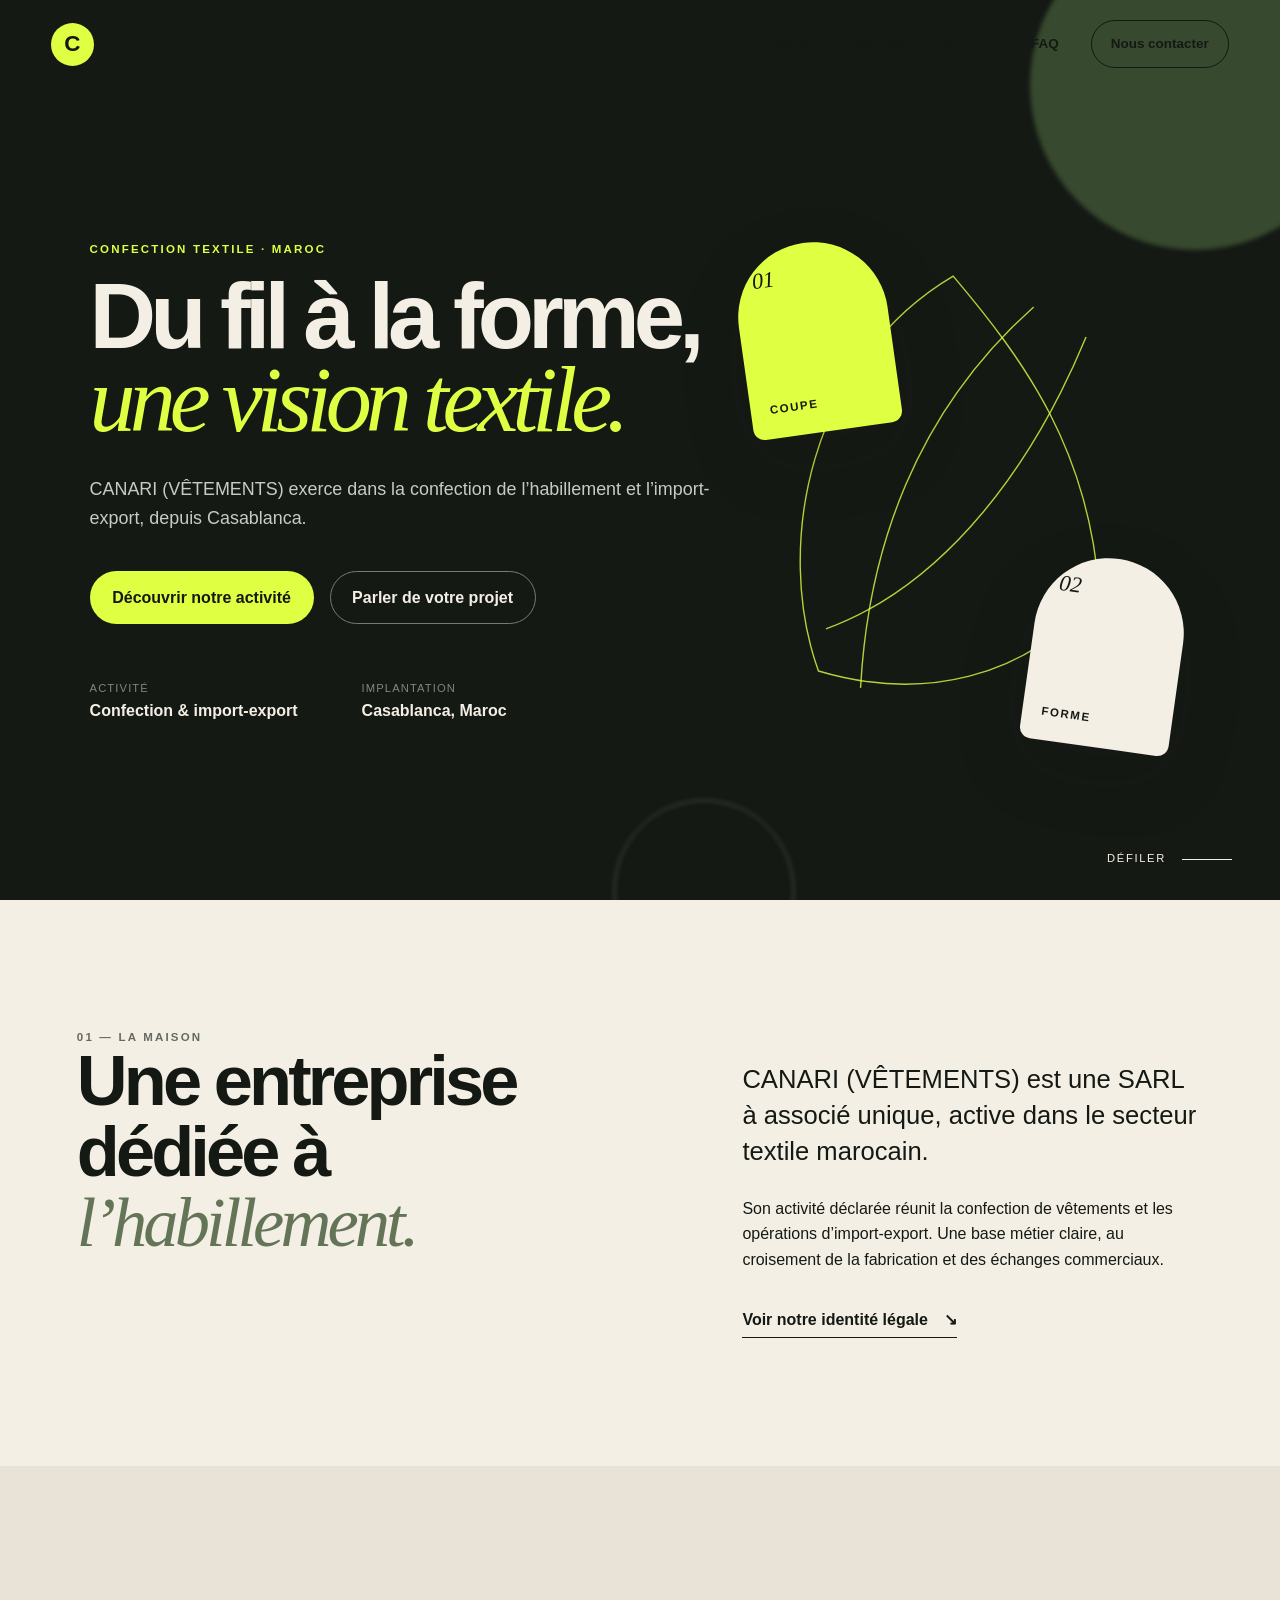
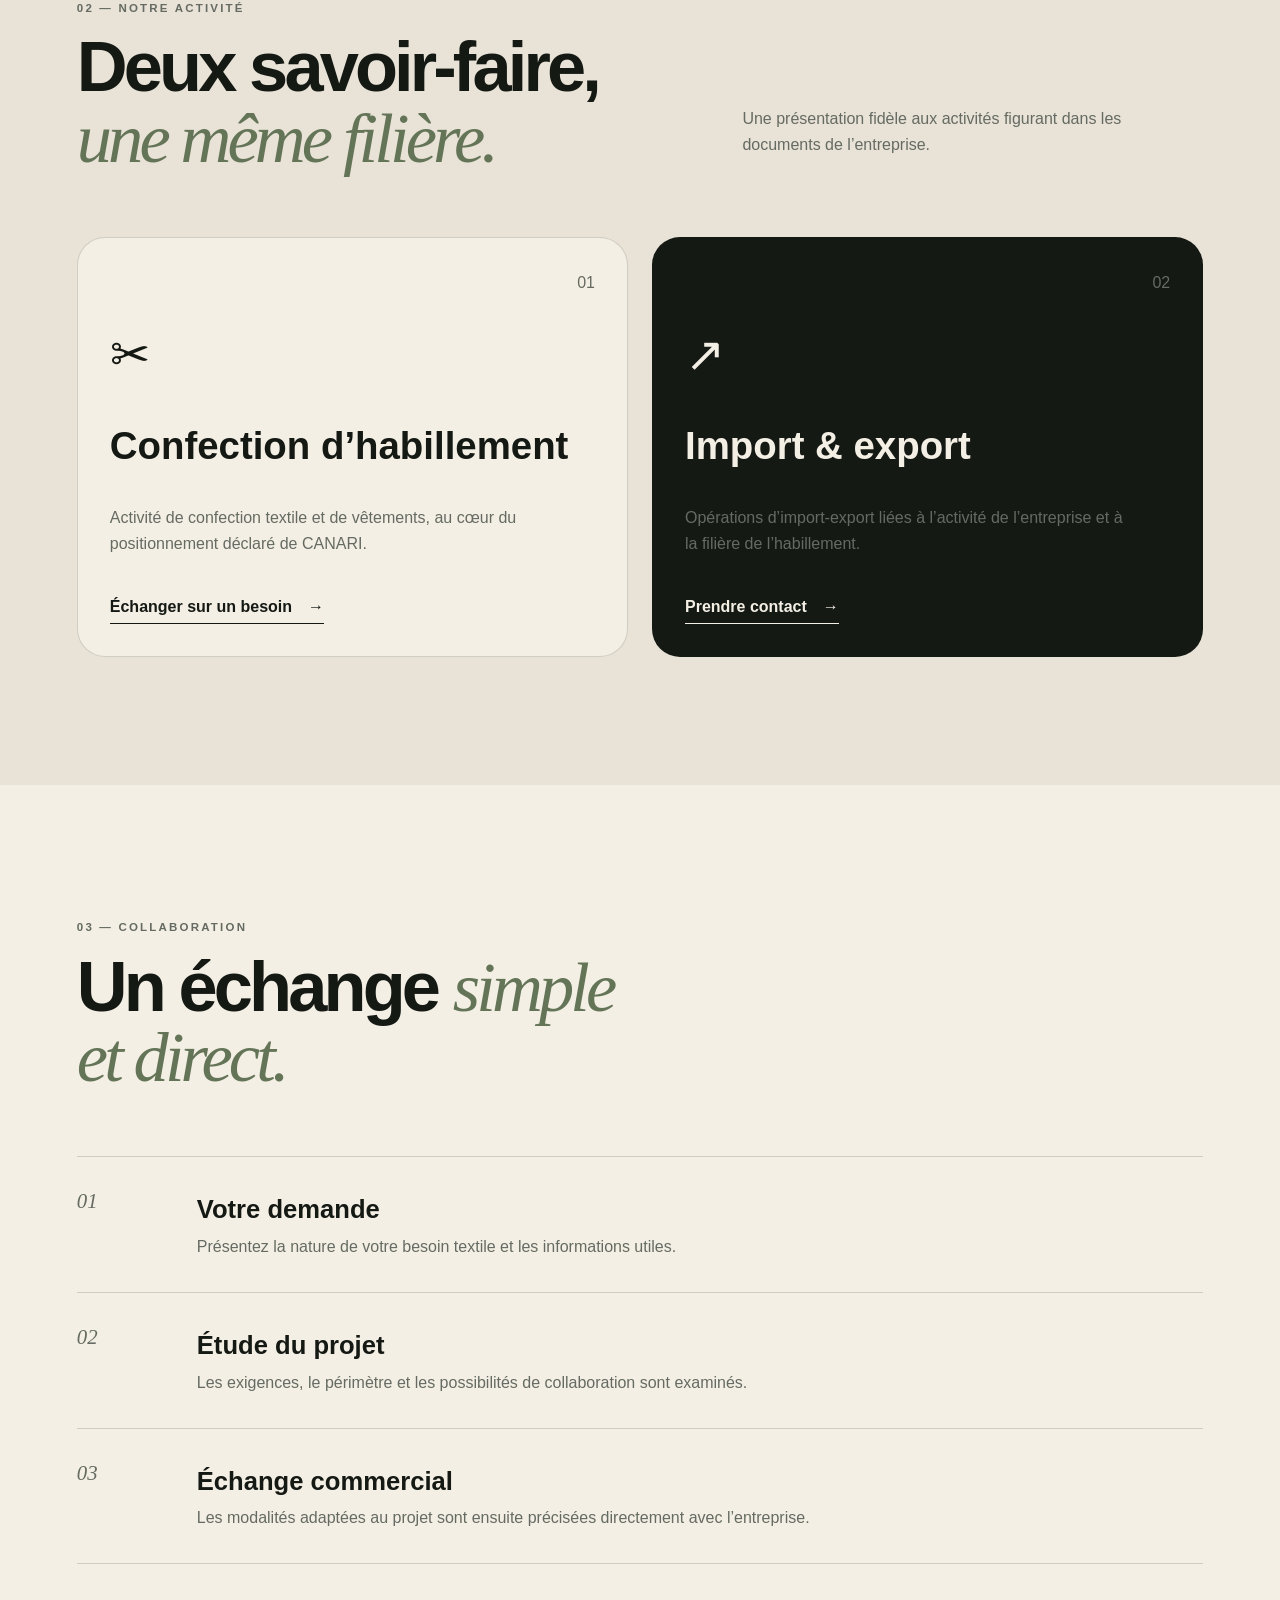
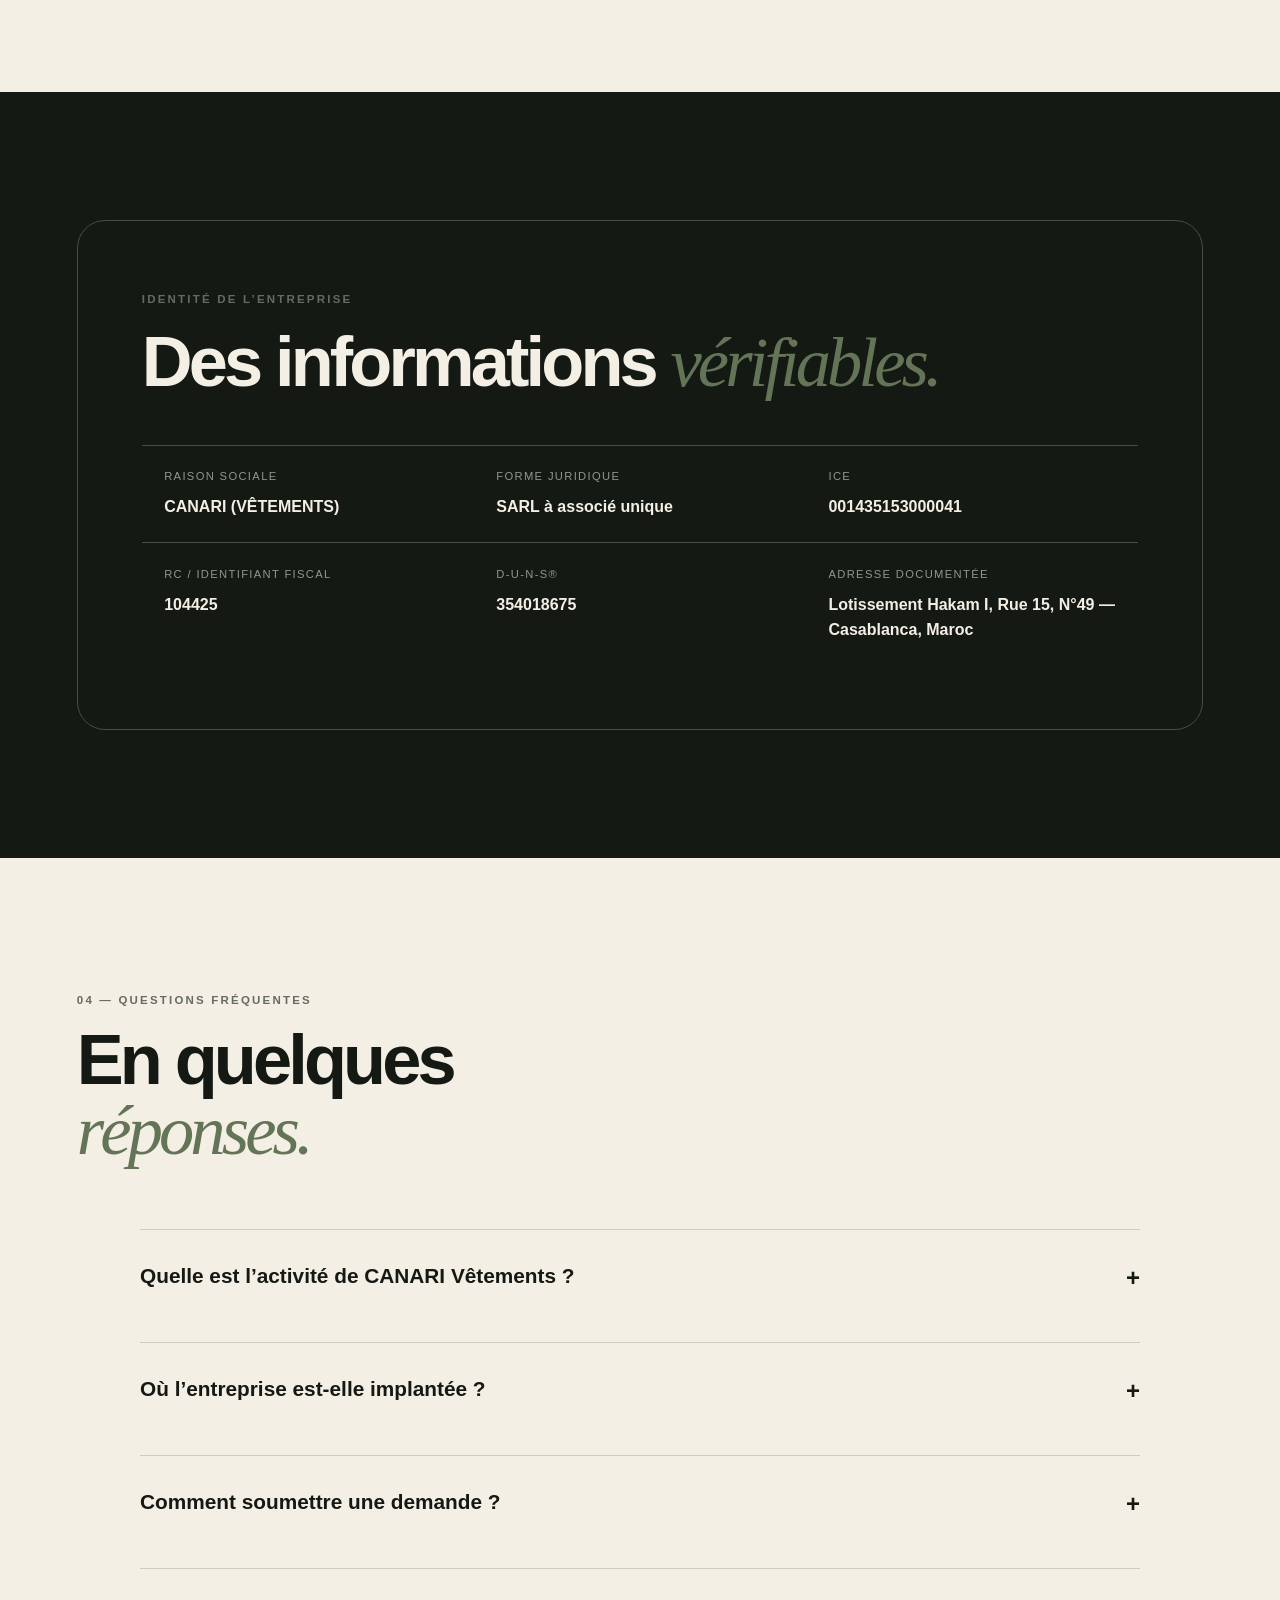
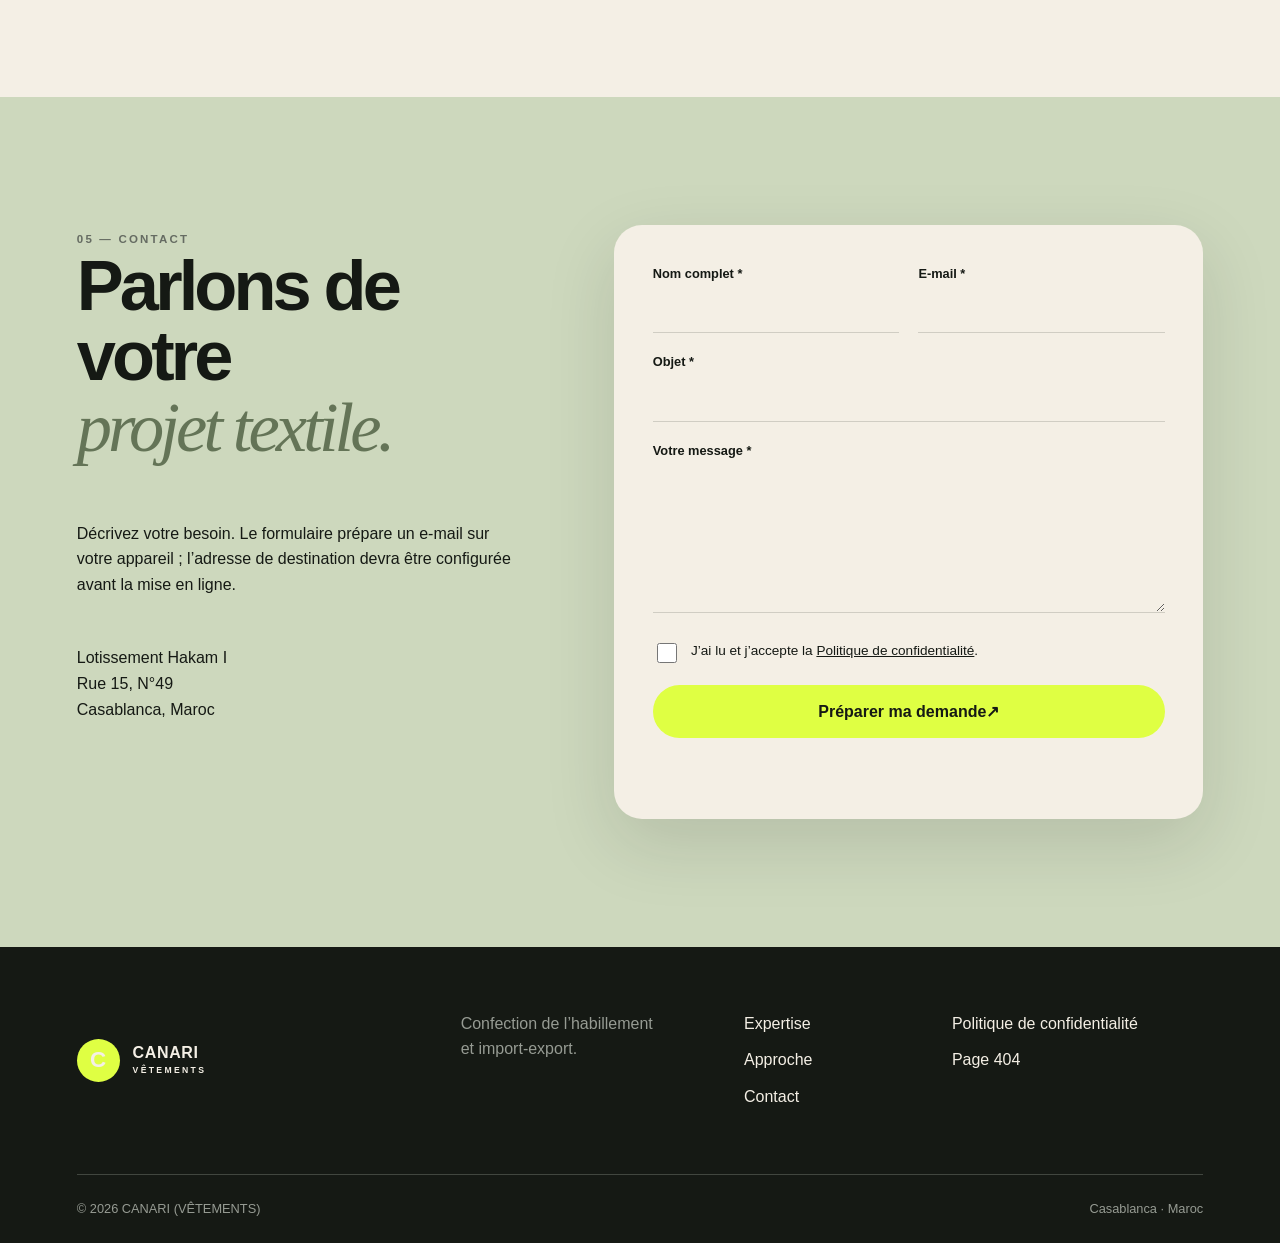
==== index.html @ 8becc11f "Add files via upload" ====
<!doctype html>
<html lang="fr">
<head>
  <meta charset="utf-8"><meta name="viewport" content="width=device-width,initial-scale=1">
  <title>CANARI Vêtements — Confection textile & import-export au Maroc</title>
  <meta name="description" content="CANARI Vêtements, société marocaine spécialisée dans la confection de vêtements et l’import-export textile.">
  <meta name="theme-color" content="#151914"><meta property="og:title" content="CANARI Vêtements"><meta property="og:description" content="Confection textile & import-export au Maroc."><meta property="og:type" content="website"><meta property="og:image" content="assets/images/social-preview.svg">
  <link rel="icon" href="assets/images/favicon.svg" type="image/svg+xml"><link rel="stylesheet" href="assets/css/style.css"><link rel="stylesheet" href="assets/css/animations.css"><link rel="stylesheet" href="assets/css/responsive.css"><script src="assets/js/main.js" defer></script><script src="assets/js/animations.js" defer></script>
</head>
<body>
<a class="skip" href="#contenu">Aller au contenu</a><div class="loader" aria-hidden="true"><span>CANARI</span></div>
<header class="header"><a class="brand" href="index.html" aria-label="CANARI, accueil"><span class="brand-mark">C</span><span>CANARI<small>VÊTEMENTS</small></span></a><button class="menu-btn" aria-expanded="false" aria-controls="nav"><span></span><span></span><span></span><span class="sr-only">Ouvrir le menu</span></button><nav id="nav" aria-label="Navigation principale"><a href="#maison">Accueil</a><a href="#expertise">Expertise</a><a href="#approche">Approche</a><a href="#faq">FAQ</a><a class="nav-cta" href="#contact">Nous contacter</a><a class="mobile-legal" href="privacy-policy.html">Confidentialité</a></nav></header>
<main id="contenu">
  <section class="hero" id="maison"><div class="orb orb-a"></div><div class="orb orb-b"></div><div class="hero-copy"><p class="eyebrow reveal">Confection textile · Maroc</p><h1 class="hero-title">Du fil à la forme,<br><em>une vision textile.</em></h1><p class="lead reveal">CANARI (VÊTEMENTS) exerce dans la confection de l’habillement et l’import-export, depuis Casablanca.</p><div class="hero-actions reveal"><a class="btn primary magnetic" href="#expertise">Découvrir notre activité</a><a class="btn ghost" href="#contact">Parler de votre projet</a></div><dl class="identity reveal"><div><dt>Activité</dt><dd>Confection & import-export</dd></div><div><dt>Implantation</dt><dd>Casablanca, Maroc</dd></div></dl></div><div class="hero-art" aria-label="Composition abstraite inspirée du patronage textile" role="img"><div class="fabric-card card-one"><span>01</span><b>COUPE</b></div><div class="fabric-card card-two"><span>02</span><b>FORME</b></div><svg viewBox="0 0 500 600" aria-hidden="true"><path d="M102 502C54 369 92 171 246 80c77 91 145 186 156 337-78 96-192 117-300 85Z"/><path d="M110 457c110-40 210-148 278-312"/><path d="M147 520c8-148 59-295 185-407"/></svg></div><a class="scroll" href="#intro">Défiler <span></span></a></section>
  <section class="intro section" id="intro"><div class="section-tag reveal">01 — La maison</div><div class="intro-grid"><h2 class="reveal">Une entreprise dédiée à <em>l’habillement.</em></h2><div class="reveal"><p class="big">CANARI (VÊTEMENTS) est une SARL à associé unique, active dans le secteur textile marocain.</p><p>Son activité déclarée réunit la confection de vêtements et les opérations d’import-export. Une base métier claire, au croisement de la fabrication et des échanges commerciaux.</p><a class="text-link" href="#identite">Voir notre identité légale <span>↘</span></a></div></div></section>
  <section class="expertise section" id="expertise"><div class="section-head reveal"><div><span class="section-tag">02 — Notre activité</span><h2>Deux savoir-faire,<br><em>une même filière.</em></h2></div><p>Une présentation fidèle aux activités figurant dans les documents de l’entreprise.</p></div><div class="service-grid"><article class="service-card reveal tilt"><span class="num">01</span><div class="service-icon">✂</div><h3>Confection d’habillement</h3><p>Activité de confection textile et de vêtements, au cœur du positionnement déclaré de CANARI.</p><a href="#contact" class="text-link">Échanger sur un besoin <span>→</span></a></article><article class="service-card dark reveal tilt"><span class="num">02</span><div class="service-icon">↗</div><h3>Import & export</h3><p>Opérations d’import-export liées à l’activité de l’entreprise et à la filière de l’habillement.</p><a href="#contact" class="text-link">Prendre contact <span>→</span></a></article></div></section>
  <section class="process section" id="approche"><div class="section-head reveal"><div><span class="section-tag">03 — Collaboration</span><h2>Un échange <em>simple et direct.</em></h2></div></div><ol class="steps"><li class="reveal"><span>01</span><div><h3>Votre demande</h3><p>Présentez la nature de votre besoin textile et les informations utiles.</p></div></li><li class="reveal"><span>02</span><div><h3>Étude du projet</h3><p>Les exigences, le périmètre et les possibilités de collaboration sont examinés.</p></div></li><li class="reveal"><span>03</span><div><h3>Échange commercial</h3><p>Les modalités adaptées au projet sont ensuite précisées directement avec l’entreprise.</p></div></li></ol></section>
  <section class="identity-section section" id="identite"><div class="identity-panel reveal"><span class="section-tag">Identité de l’entreprise</span><h2>Des informations <em>vérifiables.</em></h2><dl><div><dt>Raison sociale</dt><dd>CANARI (VÊTEMENTS)</dd></div><div><dt>Forme juridique</dt><dd>SARL à associé unique</dd></div><div><dt>ICE</dt><dd>001435153000041</dd></div><div><dt>RC / Identifiant fiscal</dt><dd>104425</dd></div><div><dt>D‑U‑N‑S®</dt><dd>354018675</dd></div><div><dt>Adresse documentée</dt><dd>Lotissement Hakam I, Rue 15, N°49 — Casablanca, Maroc</dd></div></dl></div></section>
  <section class="faq section" id="faq"><div class="section-head reveal"><div><span class="section-tag">04 — Questions fréquentes</span><h2>En quelques <em>réponses.</em></h2></div></div><div class="accordion"><article class="reveal"><button aria-expanded="false"><span>Quelle est l’activité de CANARI Vêtements ?</span><b>+</b></button><div class="answer"><p>L’activité principale déclarée est l’import-export et la confection de l’habillement.</p></div></article><article class="reveal"><button aria-expanded="false"><span>Où l’entreprise est-elle implantée ?</span><b>+</b></button><div class="answer"><p>L’adresse documentée est Lotissement Hakam I, Rue 15, N°49 à Casablanca, au Maroc.</p></div></article><article class="reveal"><button aria-expanded="false"><span>Comment soumettre une demande ?</span><b>+</b></button><div class="answer"><p>Utilisez le formulaire ci-dessous. Il prépare votre demande dans votre logiciel de messagerie ; aucun message n’est envoyé automatiquement par ce site.</p></div></article></div></section>
  <section class="contact section" id="contact"><div class="contact-copy reveal"><span class="section-tag">05 — Contact</span><h2>Parlons de votre<br><em>projet textile.</em></h2><p>Décrivez votre besoin. Le formulaire prépare un e-mail sur votre appareil ; l’adresse de destination devra être configurée avant la mise en ligne.</p><address>Lotissement Hakam I<br>Rue 15, N°49<br>Casablanca, Maroc</address></div><form id="contact-form" class="contact-form reveal" novalidate data-email=""><div class="field"><label for="name">Nom complet *</label><input id="name" name="name" autocomplete="name" required><small></small></div><div class="field"><label for="email">E-mail *</label><input id="email" name="email" type="email" autocomplete="email" required><small></small></div><div class="field full"><label for="subject">Objet *</label><input id="subject" name="subject" required><small></small></div><div class="field full"><label for="message">Votre message *</label><textarea id="message" name="message" rows="5" minlength="20" required></textarea><small></small></div><label class="consent full"><input id="consent" type="checkbox" required> <span>J’ai lu et j’accepte la <a href="privacy-policy.html">Politique de confidentialité</a>.</span></label><button class="btn primary full" type="submit">Préparer ma demande <span>↗</span></button><p class="form-status full" role="status" aria-live="polite"></p></form></section>
</main>
<footer><div class="footer-main"><a class="brand" href="index.html"><span class="brand-mark">C</span><span>CANARI<small>VÊTEMENTS</small></span></a><p>Confection de l’habillement<br>et import-export.</p><div><a href="#expertise">Expertise</a><a href="#approche">Approche</a><a href="#contact">Contact</a></div><div><a href="privacy-policy.html">Politique de confidentialité</a><a href="404.html">Page 404</a></div></div><div class="footer-bottom"><span>© <span data-year></span> CANARI (VÊTEMENTS)</span><span>Casablanca · Maroc</span></div></footer><button class="back-top" aria-label="Retour en haut">↑</button>
</body></html>
---- assets/css/style.css ----
@import url('animations.css');
:root{--ink:#151914;--paper:#f4efe5;--acid:#dfff43;--sage:#aeb8a0;--muted:#656b62;--line:rgba(21,25,20,.16);--white:#fff;--radius:28px;--shadow:0 24px 70px rgba(21,25,20,.13);--section:clamp(5rem,10vw,10rem);--ease:cubic-bezier(.2,.8,.2,1)}
*{box-sizing:border-box}html{scroll-behavior:smooth;scroll-padding-top:6rem}body{margin:0;background:var(--paper);color:var(--ink);font-family:Inter,Arial,sans-serif;line-height:1.6;overflow-x:hidden}body.menu-open{overflow:hidden}a{color:inherit;text-decoration:none}button,input,textarea{font:inherit}button{color:inherit}img,svg{max-width:100%}.sr-only{position:absolute;width:1px;height:1px;overflow:hidden;clip:rect(0 0 0 0)}.skip{position:fixed;z-index:999;left:1rem;top:-5rem;background:var(--acid);padding:.8rem 1.2rem}.skip:focus{top:1rem}*:focus-visible{outline:3px solid var(--acid);outline-offset:4px}.header{height:88px;padding:0 clamp(1.25rem,4vw,5rem);position:fixed;z-index:100;inset:0 0 auto;display:flex;align-items:center;justify-content:space-between;transition:.4s var(--ease)}.header.scrolled,.header.solid{height:72px;background:rgba(244,239,229,.92);backdrop-filter:blur(16px);border-bottom:1px solid var(--line)}.brand{display:inline-flex;align-items:center;gap:.8rem;font-weight:800;line-height:.9;letter-spacing:.04em}.brand small{display:block;font-size:.54rem;letter-spacing:.27em;margin-top:.4rem}.brand-mark{display:grid;place-items:center;width:43px;height:43px;border-radius:50%;background:var(--acid);font-size:1.4rem}.header nav{display:flex;align-items:center;gap:2rem;font-size:.84rem;font-weight:650}.header nav a:not(.nav-cta){position:relative}.header nav a:not(.nav-cta):after{content:"";position:absolute;left:0;right:100%;bottom:-.4rem;height:2px;background:var(--ink);transition:.3s}.header nav a:hover:after{right:0}.nav-cta{padding:.75rem 1.2rem;border:1px solid var(--ink);border-radius:999px}.mobile-legal{display:none}.menu-btn{display:none;border:0;background:none;width:48px;height:48px;padding:13px}.menu-btn span:not(.sr-only){display:block;height:2px;background:currentColor;margin:5px;transition:.3s}.section{padding:var(--section) clamp(1.25rem,6vw,7rem)}.hero{min-height:100svh;padding:9rem clamp(1.25rem,7vw,8rem) 5rem;display:grid;grid-template-columns:1.15fr .85fr;align-items:center;position:relative;background:var(--ink);color:var(--paper);overflow:hidden}.hero-copy{position:relative;z-index:2}.eyebrow,.section-tag{text-transform:uppercase;letter-spacing:.19em;font-size:.72rem;font-weight:800}.eyebrow{color:var(--acid)}h1,h2,h3,p{margin-top:0}.hero h1{font-size:clamp(3.2rem,7.2vw,8rem);line-height:.91;letter-spacing:-.065em;margin:1rem 0 2rem}.hero h1 em,h2 em{font-family:Georgia,serif;font-weight:400;color:var(--acid)}.lead{max-width:620px;color:#c8cbc5;font-size:clamp(1.05rem,1.4vw,1.3rem)}.hero-actions{display:flex;gap:1rem;margin:2.4rem 0 3.5rem}.btn{display:inline-flex;align-items:center;justify-content:center;min-height:52px;padding:.8rem 1.35rem;border-radius:999px;border:1px solid transparent;font-weight:750;cursor:pointer;transition:.3s var(--ease)}.btn:hover{transform:translateY(-3px)}.btn.primary{background:var(--acid);color:var(--ink)}.btn.ghost{border-color:#777b74}.identity{display:flex;gap:clamp(2rem,5vw,6rem);margin:0}.identity dt{color:#81867e;font-size:.7rem;text-transform:uppercase;letter-spacing:.1em}.identity dd{margin:0;font-weight:650}.hero-art{position:relative;height:min(72vh,700px)}.hero-art svg{height:100%;overflow:visible}.hero-art path{fill:none;stroke:var(--acid);stroke-width:1.5;opacity:.8}.fabric-card{position:absolute;z-index:2;width:150px;height:190px;border-radius:80px 80px 12px 12px;padding:1.2rem;display:flex;flex-direction:column;justify-content:space-between;box-shadow:var(--shadow)}.fabric-card span{font:italic 1.4rem Georgia}.fabric-card b{letter-spacing:.14em;font-size:.72rem}.card-one{top:13%;left:4%;background:var(--acid);color:var(--ink);transform:rotate(-8deg)}.card-two{right:2%;bottom:9%;background:var(--paper);color:var(--ink);transform:rotate(8deg)}.orb{position:absolute;border-radius:50%;filter:blur(2px)}.orb-a{width:330px;height:330px;background:#37492e;right:-80px;top:-80px}.orb-b{width:180px;height:180px;border:1px solid #5c6656;left:48%;bottom:-80px}.scroll{position:absolute;right:3rem;bottom:2rem;font-size:.7rem;text-transform:uppercase;letter-spacing:.15em;display:flex;align-items:center;gap:1rem}.scroll span{height:1px;width:50px;background:currentColor}.section-tag{color:var(--muted)}.intro-grid,.section-head{display:grid;grid-template-columns:1.1fr .9fr;gap:clamp(2rem,8vw,10rem)}h2{font-size:clamp(2.5rem,5.5vw,6rem);line-height:1;letter-spacing:-.055em}h2 em{color:#647457}.big{font-size:clamp(1.2rem,2vw,1.75rem);line-height:1.4}.intro-grid>div:last-child{padding-top:1rem}.text-link{display:inline-flex;gap:1rem;margin-top:1.2rem;font-weight:750;border-bottom:1px solid;padding-bottom:.25rem}.expertise{background:#e8e2d7}.section-head{align-items:end;margin-bottom:4rem}.section-head h2{margin:.8rem 0 0}.section-head>p{max-width:480px;color:var(--muted)}.service-grid{display:grid;grid-template-columns:repeat(2,1fr);gap:1.5rem}.service-card{min-height:420px;padding:2rem;border:1px solid var(--line);border-radius:var(--radius);background:var(--paper);position:relative;display:flex;flex-direction:column;align-items:flex-start;transform-style:preserve-3d}.service-card.dark{background:var(--ink);color:var(--paper)}.service-card .num{align-self:flex-end;color:var(--muted)}.service-icon{font-size:3rem;margin:auto 0 2rem}.service-card h3{font-size:clamp(1.6rem,3vw,2.6rem);line-height:1.05}.service-card p{max-width:450px;color:var(--muted)}.service-card .text-link{margin-top:auto}.steps{list-style:none;margin:0;padding:0;border-top:1px solid var(--line)}.steps li{display:grid;grid-template-columns:120px 1fr;padding:2rem 0;border-bottom:1px solid var(--line)}.steps li>span{color:var(--muted);font:italic 1.3rem Georgia}.steps h3{font-size:1.6rem;margin-bottom:.25rem}.steps p{color:var(--muted);margin:0}.identity-section{background:var(--ink);color:var(--paper)}.identity-panel{border:1px solid #484d46;border-radius:var(--radius);padding:clamp(1.5rem,5vw,5rem)}.identity-panel h2{margin:1rem 0 3rem}.identity-panel dl{display:grid;grid-template-columns:repeat(3,1fr);gap:0;margin:0}.identity-panel dl div{padding:1.4rem;border-top:1px solid #484d46}.identity-panel dt{font-size:.7rem;letter-spacing:.12em;text-transform:uppercase;color:#91978e}.identity-panel dd{margin:.5rem 0 0;font-weight:650}.accordion{max-width:1000px;margin:auto}.accordion article{border-top:1px solid var(--line)}.accordion article:last-child{border-bottom:1px solid var(--line)}.accordion button{border:0;background:none;width:100%;padding:1.8rem 0;text-align:left;font-weight:750;font-size:clamp(1rem,2vw,1.3rem);display:flex;justify-content:space-between;cursor:pointer}.accordion button b{font-size:1.5rem;transition:.3s}.accordion button[aria-expanded=true] b{transform:rotate(45deg)}.answer{display:grid;grid-template-rows:0fr;transition:.4s var(--ease)}.answer p{overflow:hidden;color:var(--muted);max-width:700px}.accordion button[aria-expanded=true]+.answer{grid-template-rows:1fr}.contact{background:#cdd8bd;display:grid;grid-template-columns:.85fr 1.15fr;gap:clamp(3rem,8vw,9rem)}.contact-copy address{font-style:normal;margin-top:3rem}.contact-form{display:grid;grid-template-columns:1fr 1fr;gap:1.2rem;background:var(--paper);padding:clamp(1.4rem,3vw,3rem);border-radius:var(--radius);box-shadow:var(--shadow)}.field.full,.full{grid-column:1/-1}.field label{display:block;font-weight:700;font-size:.8rem}.field input,.field textarea{width:100%;border:0;border-bottom:1px solid var(--line);background:transparent;padding:.7rem 0;outline:none}.field input:focus,.field textarea:focus{border-color:var(--ink)}.field small{color:#9b2424}.consent{display:flex;gap:.7rem;font-size:.85rem}.consent input{width:20px;height:20px;flex:0 0 auto}.consent a{text-decoration:underline}.form-status{margin:0;min-height:1.6em;font-size:.9rem}footer{background:var(--ink);color:var(--paper);padding:4rem clamp(1.25rem,6vw,7rem) 1.5rem}.footer-main{display:grid;grid-template-columns:1.4fr 1fr .7fr 1fr;gap:2rem;padding-bottom:4rem}.footer-main>div{display:flex;flex-direction:column;gap:.7rem}.footer-main p{color:#969b93}.footer-bottom{border-top:1px solid #41463f;padding-top:1.5rem;display:flex;justify-content:space-between;color:#969b93;font-size:.8rem}.back-top{position:fixed;z-index:50;right:1.5rem;bottom:1.5rem;width:48px;height:48px;border-radius:50%;border:0;background:var(--acid);opacity:0;pointer-events:none;transform:translateY(10px);transition:.3s}.back-top.show{opacity:1;pointer-events:auto;transform:none}.legal{padding-top:72px}.legal-hero{padding:8rem clamp(1.25rem,9vw,11rem) 5rem;background:var(--ink);color:var(--paper)}.legal-hero h1{font-size:clamp(3rem,7vw,7rem);line-height:.95;letter-spacing:-.06em}.legal-hero em{font-family:Georgia;color:var(--acid);font-weight:400}.legal-layout{max-width:1250px;margin:auto;padding:5rem 2rem;display:grid;grid-template-columns:250px 1fr;gap:7rem}.legal-layout aside{position:sticky;top:110px;align-self:start;display:flex;flex-direction:column;gap:.7rem;font-size:.85rem}.legal-layout aside strong{margin-bottom:.7rem}.legal-layout article{max-width:760px}.legal-layout article section{margin-bottom:3.5rem}.legal-layout h2{font-size:clamp(1.7rem,3vw,2.5rem);letter-spacing:-.03em}.legal-layout p{color:#4f554d}.print{background:none;border:0;color:inherit;text-decoration:underline;cursor:pointer}.error-page{background:var(--ink);color:var(--paper);min-height:100vh;display:grid;place-items:center;text-align:center}.error-page main{padding:2rem}.error-page .brand{margin-bottom:4rem}.error-code{font-size:clamp(7rem,25vw,18rem);font-weight:900;line-height:.7;letter-spacing:-.1em}.error-code span{color:var(--acid);display:inline-block;animation:float 3s ease-in-out infinite}.error-page h1{font-size:clamp(1.7rem,4vw,3rem);margin-top:3rem}.error-page p{color:#aeb2ac}
@media print{.header,.legal-layout aside,footer,.back-top{display:none!important}.legal{padding:0}.legal-hero{padding:1cm;background:white;color:black}.legal-hero em{color:black}.legal-layout{display:block;padding:1cm}.legal-layout article{max-width:none}.legal-layout article section{break-inside:avoid}}
---- assets/css/animations.css ----
.loader{position:fixed;z-index:1000;inset:0;background:var(--ink);color:var(--acid);display:grid;place-items:center;font-weight:900;letter-spacing:.35em;transition:opacity .6s,visibility .6s}.loader.hide{opacity:0;visibility:hidden}.loader span{animation:pulse 1s infinite alternate}.hero-title{animation:heroIn 1s .15s both}.hero-art{animation:heroIn 1s .35s both}.reveal{opacity:0;transform:translateY(35px);transition:opacity .8s var(--ease),transform .8s var(--ease)}.reveal.visible{opacity:1;transform:none}.service-grid .reveal:nth-child(2){transition-delay:.12s}.steps .reveal:nth-child(2){transition-delay:.1s}.steps .reveal:nth-child(3){transition-delay:.2s}.fabric-card{animation:float 5s ease-in-out infinite}.card-two{animation-delay:-2.5s}.orb-a{animation:drift 9s ease-in-out infinite alternate}@keyframes pulse{to{opacity:.4}}@keyframes heroIn{from{opacity:0;transform:translateY(45px)}to{opacity:1;transform:none}}@keyframes float{50%{transform:translateY(-13px) rotate(3deg)}}@keyframes drift{to{transform:translate(-40px,50px) scale(1.15)}}
@media(prefers-reduced-motion:reduce){*,*:before,*:after{scroll-behavior:auto!important;animation-duration:.01ms!important;animation-iteration-count:1!important;transition-duration:.01ms!important}.reveal{opacity:1;transform:none}}
---- assets/css/responsive.css ----
@media(max-width:900px){.header{height:72px}.menu-btn{display:block;z-index:2}.header nav{position:fixed;inset:0;background:var(--paper);display:flex;flex-direction:column;justify-content:center;font-size:1.5rem;opacity:0;visibility:hidden;transform:translateY(-20px);transition:.35s}.header nav.open{opacity:1;visibility:visible;transform:none}.mobile-legal{display:block}.menu-btn[aria-expanded=true] span:nth-child(1){transform:translateY(7px) rotate(45deg)}.menu-btn[aria-expanded=true] span:nth-child(2){opacity:0}.menu-btn[aria-expanded=true] span:nth-child(3){transform:translateY(-7px) rotate(-45deg)}.hero{grid-template-columns:1fr;padding-top:8rem}.hero-art{position:absolute;right:-15%;top:15%;width:55%;height:60%;opacity:.42}.hero-copy{max-width:720px}.intro-grid,.section-head,.contact{grid-template-columns:1fr}.section-head{gap:1.5rem}.service-grid{grid-template-columns:1fr}.identity-panel dl{grid-template-columns:repeat(2,1fr)}.footer-main{grid-template-columns:1fr 1fr}.legal-layout{grid-template-columns:1fr;gap:2rem}.legal-layout aside{position:static;display:grid;grid-template-columns:repeat(3,1fr);padding-bottom:2rem;border-bottom:1px solid var(--line)}}
@media(max-width:560px){.hero{min-height:760px}.hero h1{font-size:clamp(3.1rem,15vw,5rem)}.hero-actions{flex-direction:column;align-items:stretch}.identity{flex-direction:column;gap:1rem}.scroll{display:none}.hero-art{right:-30%;top:28%;width:85%}.fabric-card{width:100px;height:130px}.section{padding-left:1.2rem;padding-right:1.2rem}.service-card{min-height:370px}.steps li{grid-template-columns:55px 1fr}.identity-panel dl{grid-template-columns:1fr}.contact-form{grid-template-columns:1fr}.field{grid-column:1/-1}.footer-main{grid-template-columns:1fr}.footer-bottom{flex-direction:column;gap:.6rem}.legal-layout{padding:3rem 1.2rem}.legal-layout aside{grid-template-columns:1fr 1fr}.legal-hero{padding-top:6rem}}
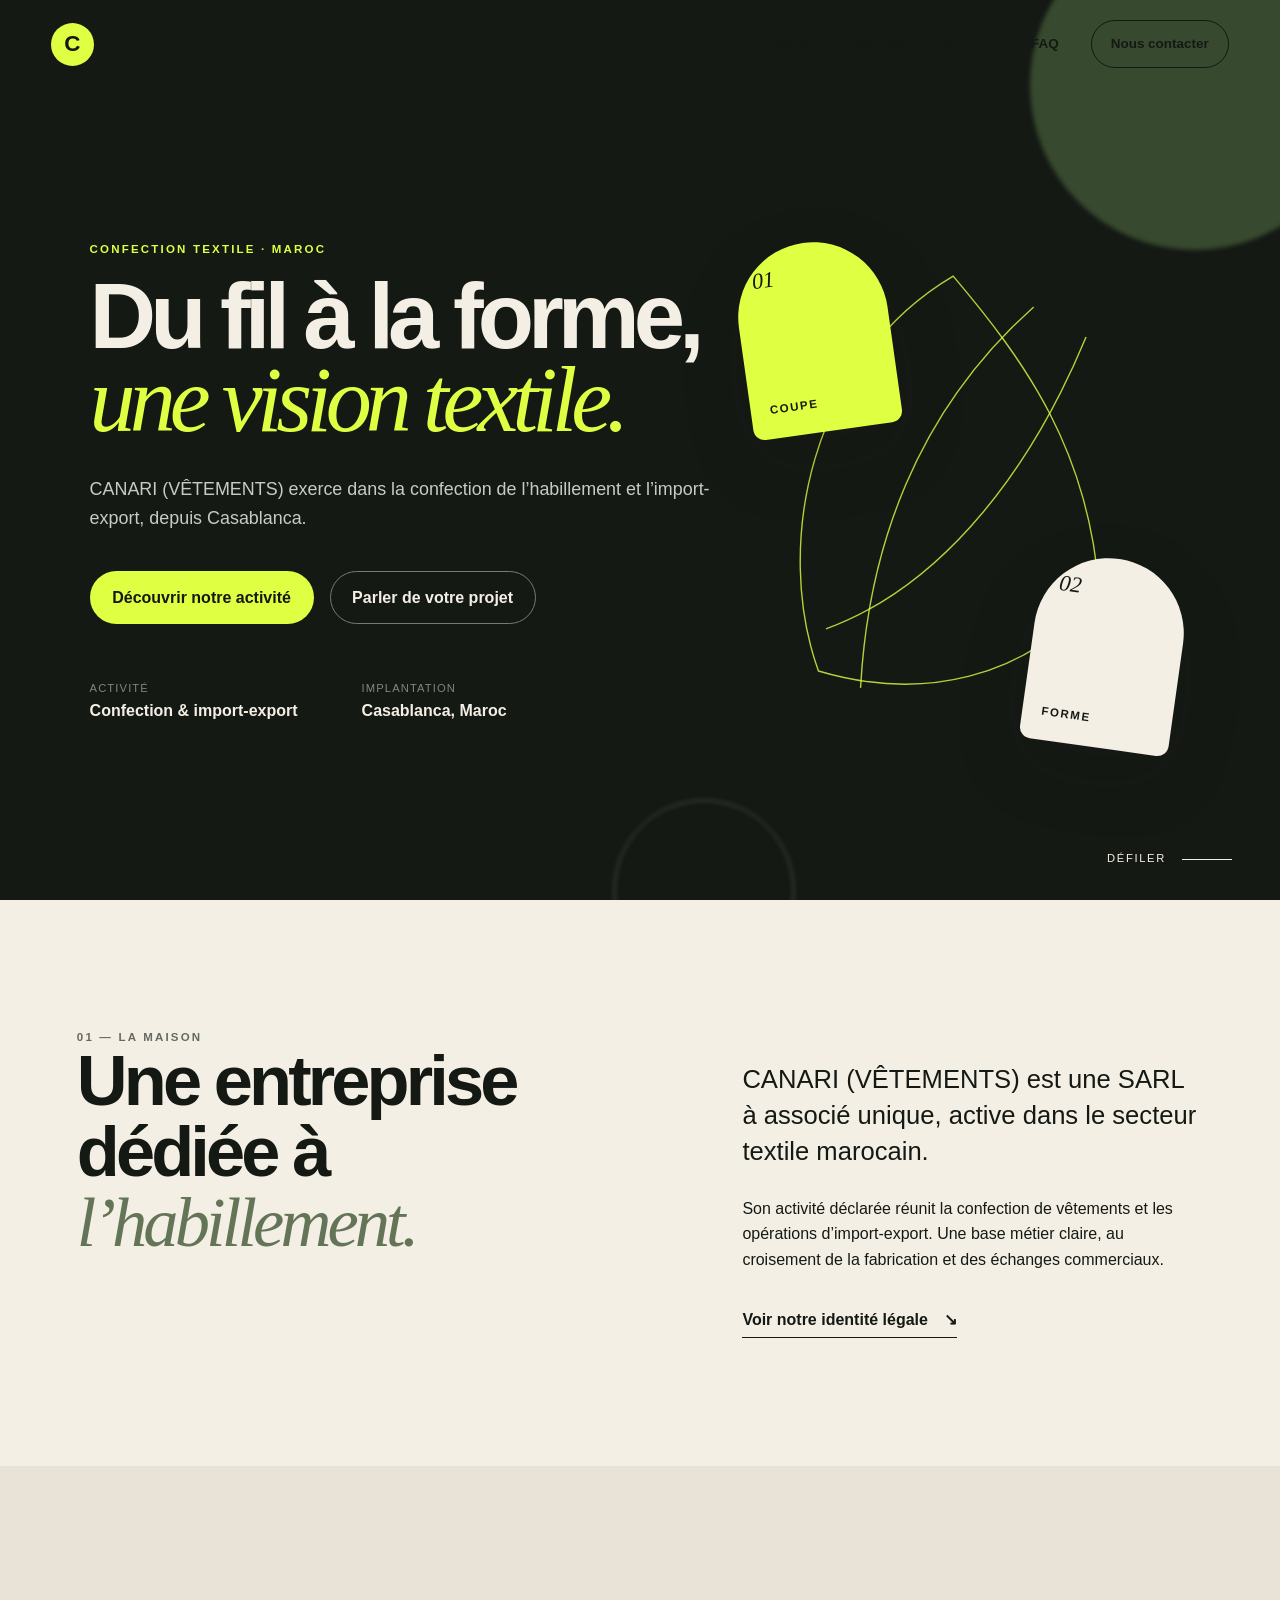
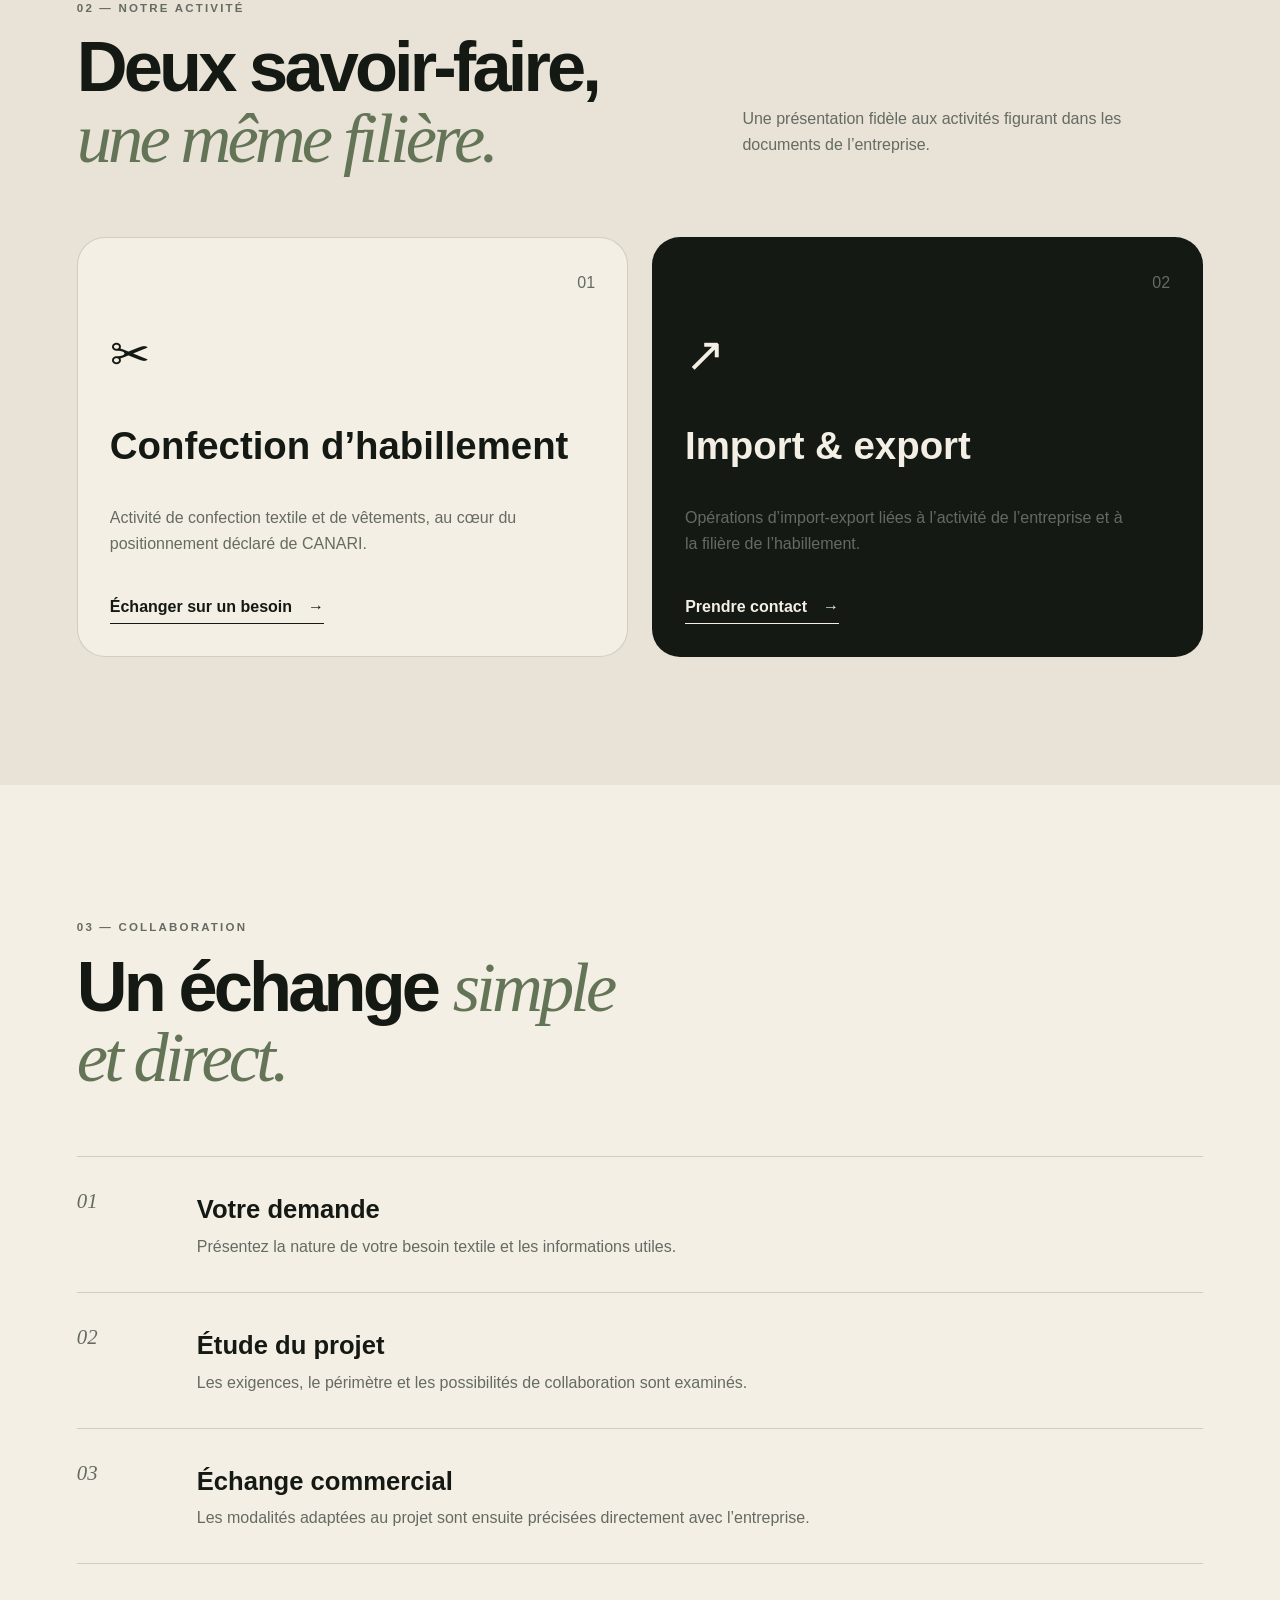
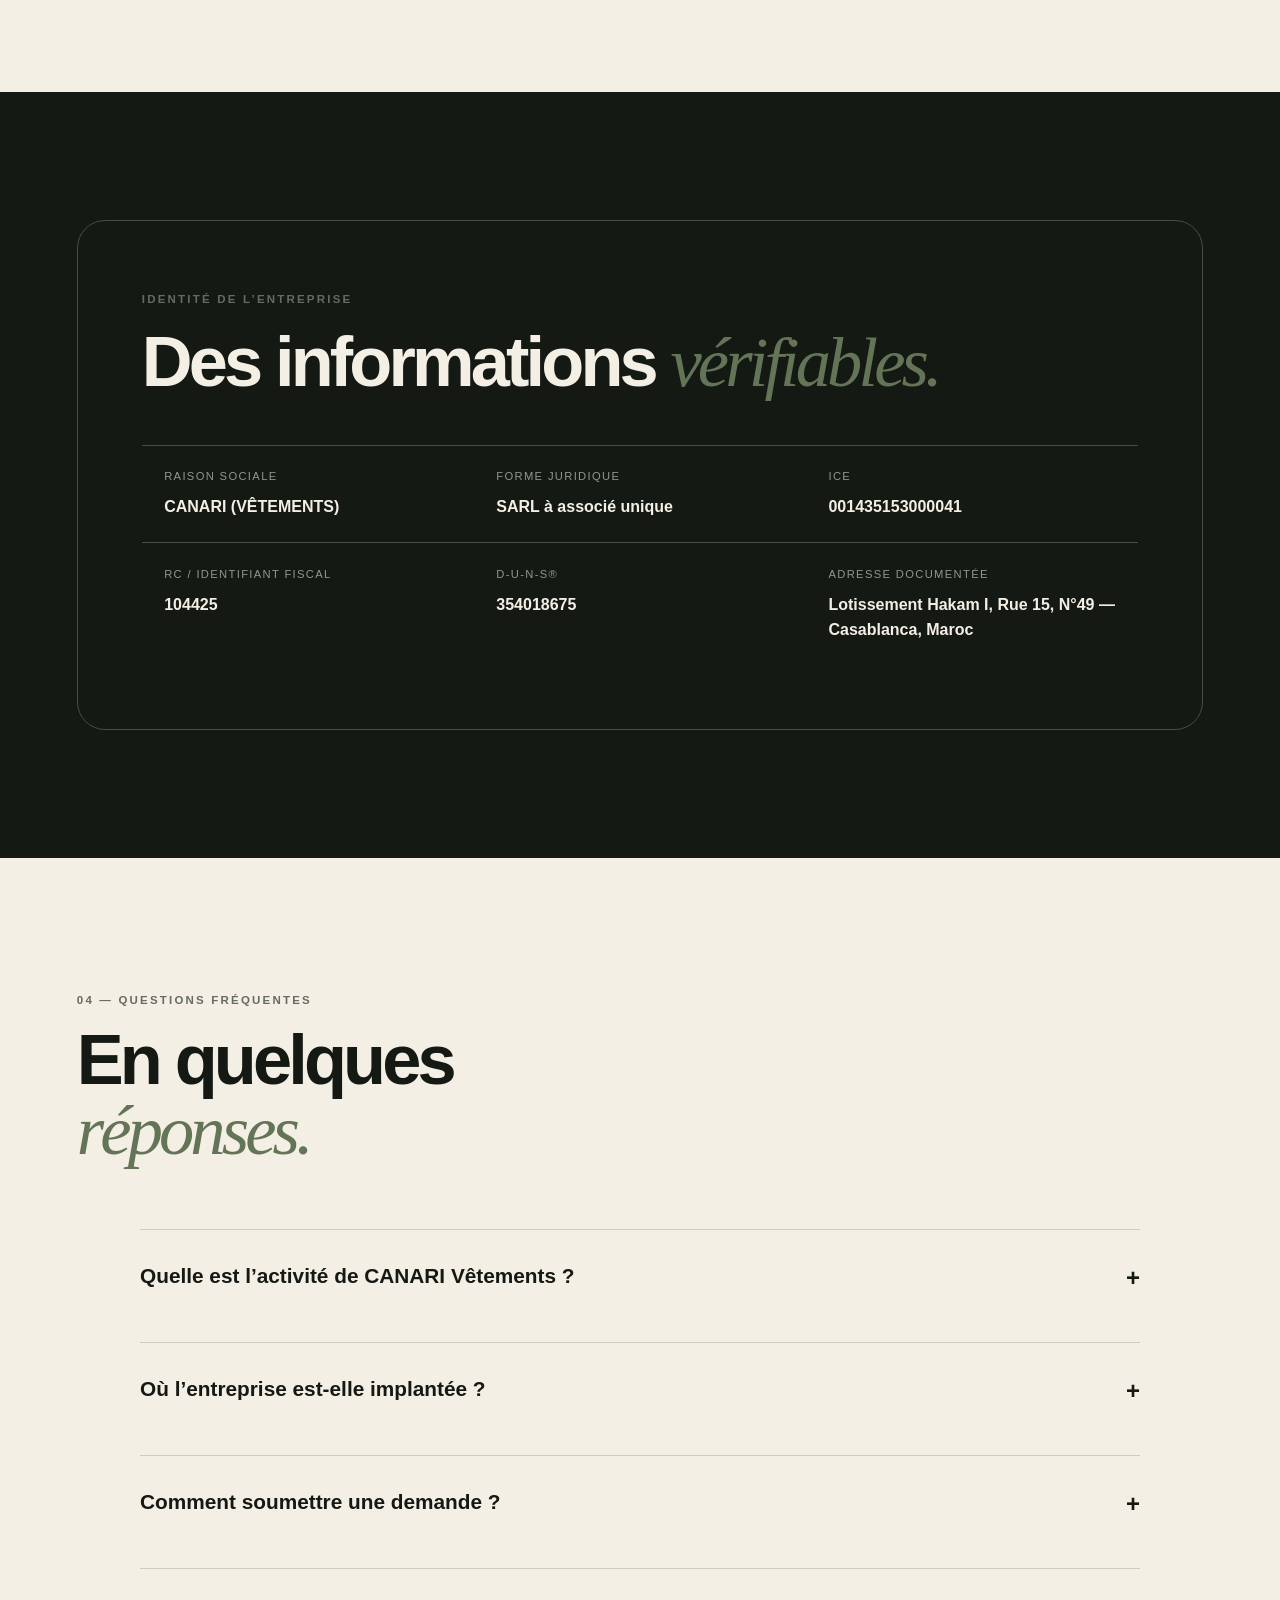
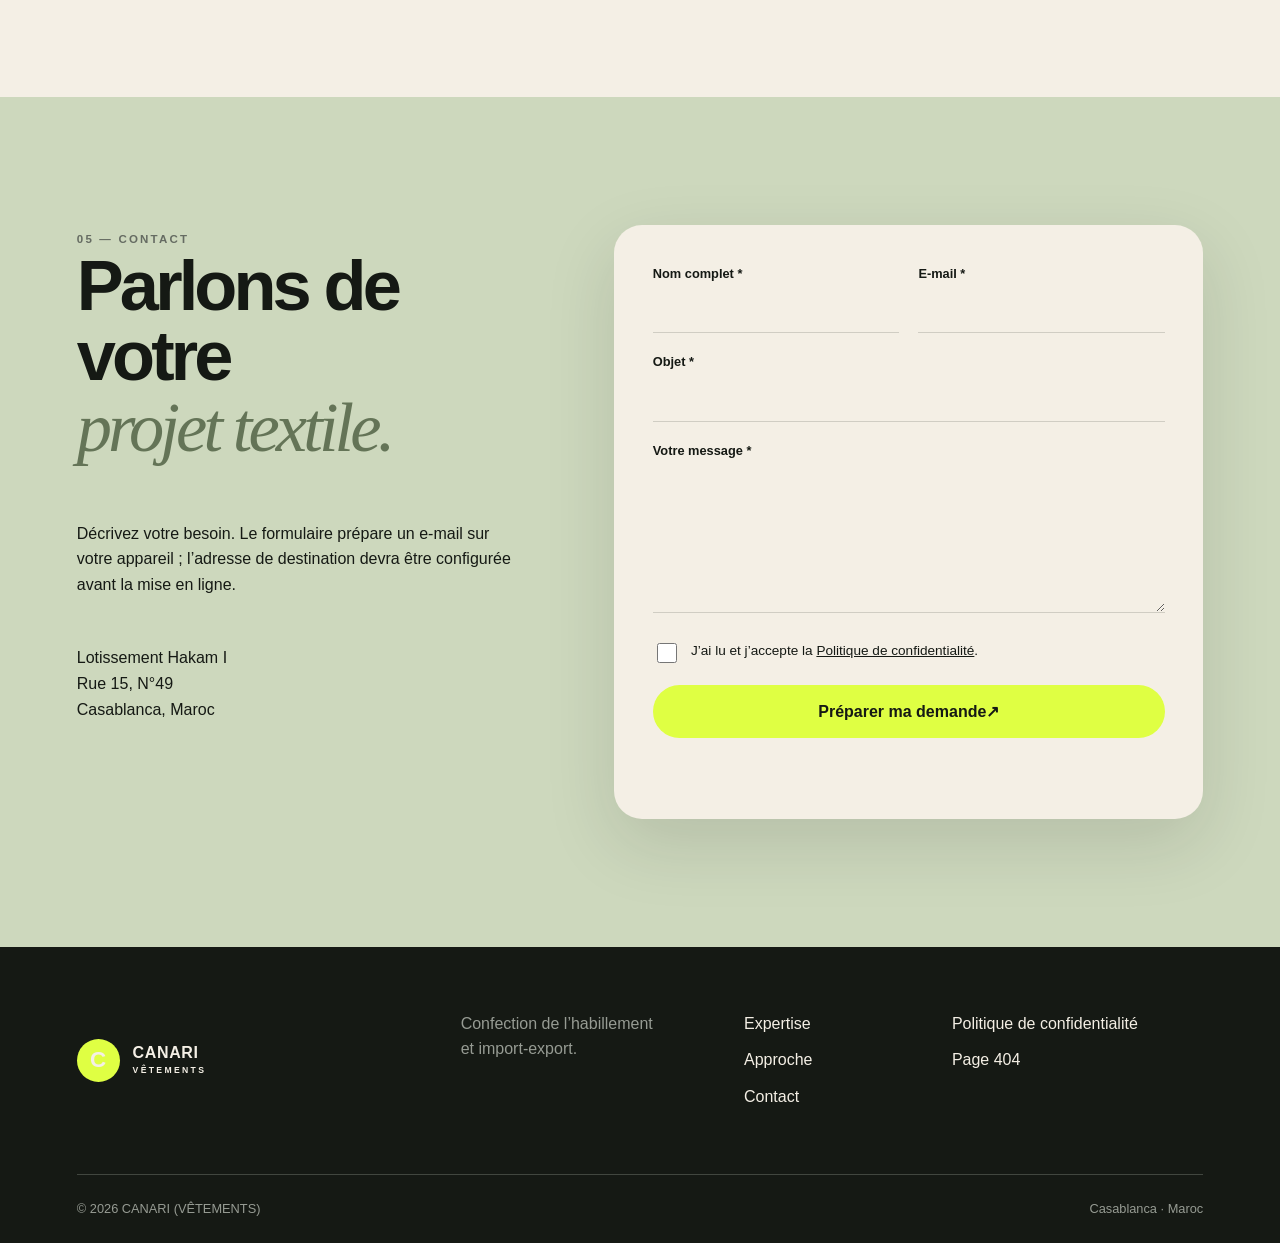
==== commit 8a8252ec: "Update index.html" ====
--- a/index.html
+++ b/index.html
@@ -1,6 +1,7 @@
 <!doctype html>
 <html lang="fr">
 <head>
+  <meta name="google-site-verification" content="jGom8IVJW-pTf0guaj23o3u7FBftam4b0zP855Ou4iA" />
   <meta charset="utf-8"><meta name="viewport" content="width=device-width,initial-scale=1">
   <title>CANARI Vêtements — Confection textile & import-export au Maroc</title>
   <meta name="description" content="CANARI Vêtements, société marocaine spécialisée dans la confection de vêtements et l’import-export textile.">
